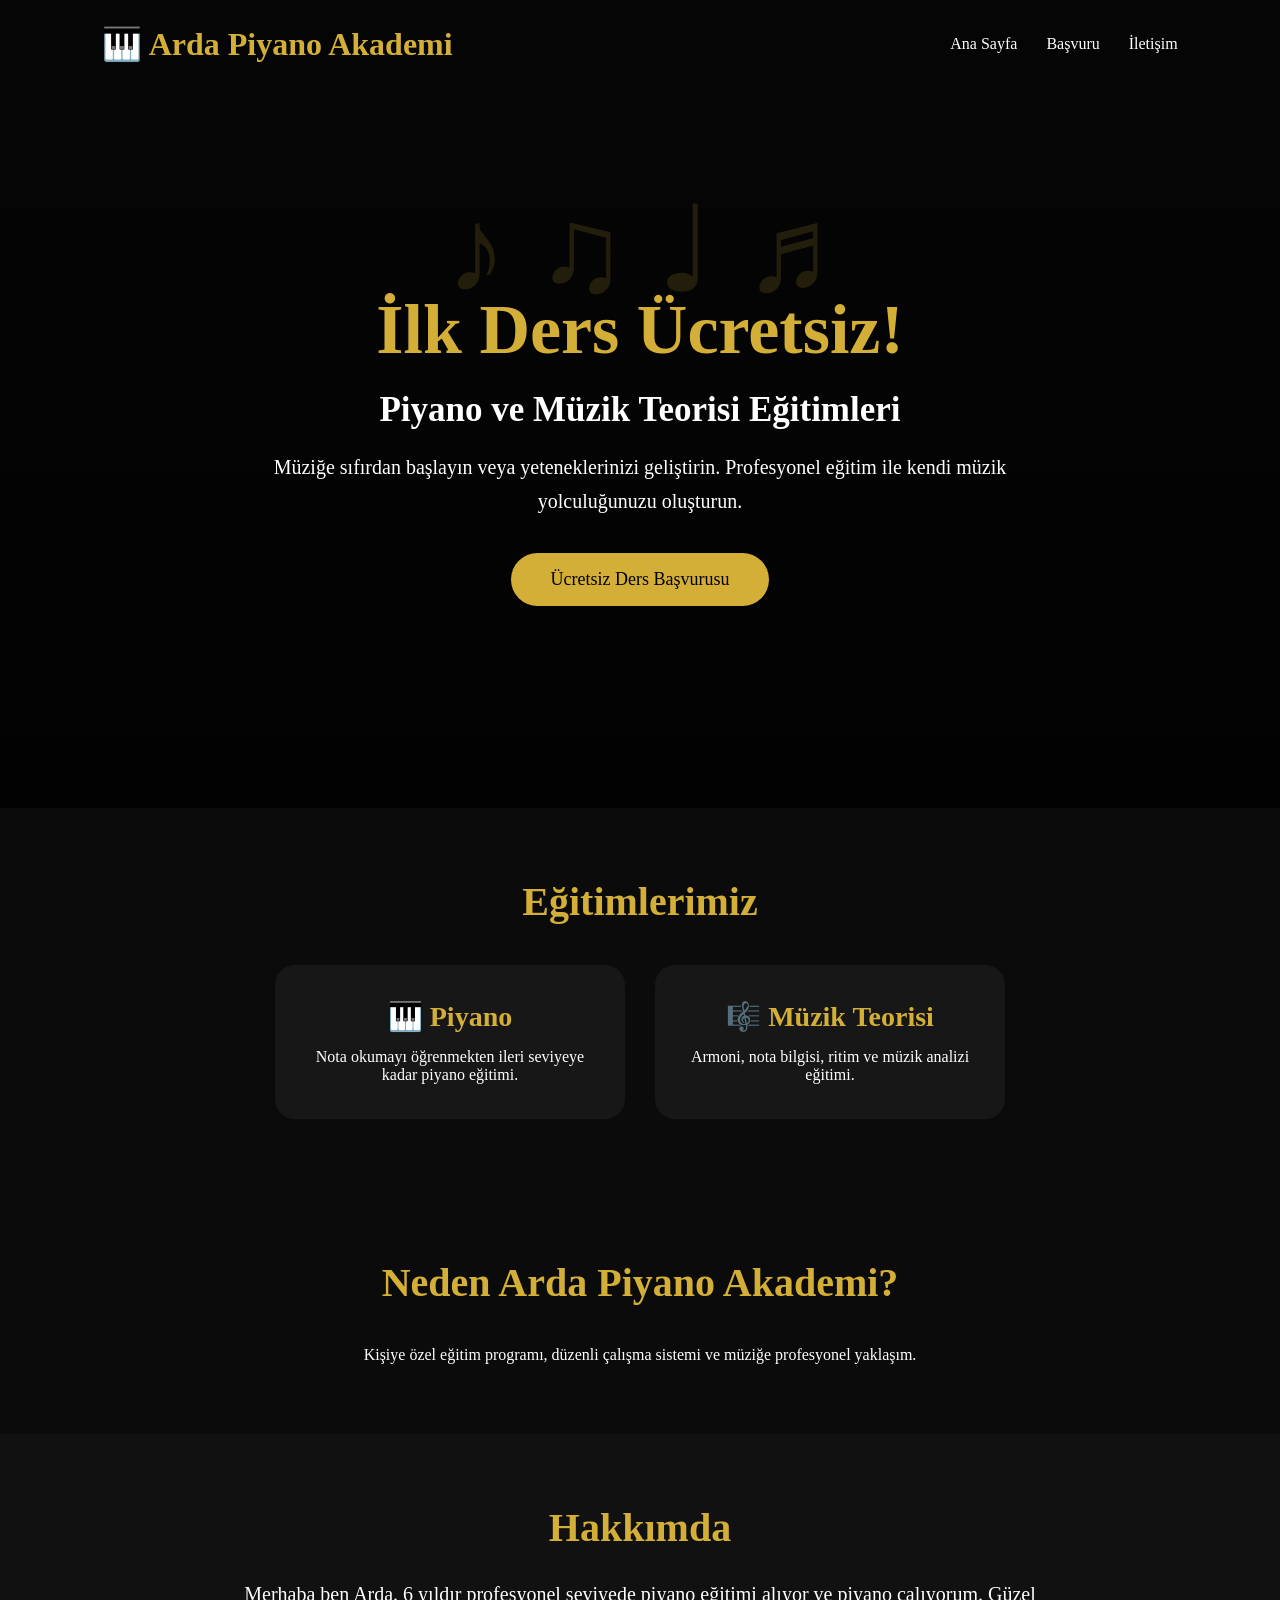
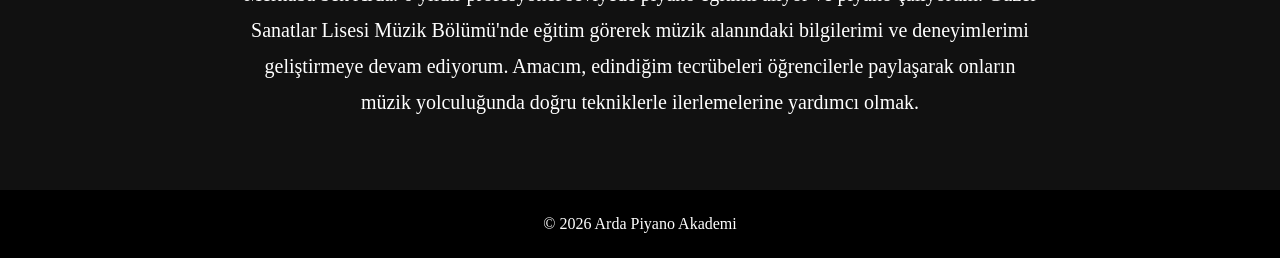
==== index.html @ 3a565780 "Add files via upload" ====
<!DOCTYPE html>
<html lang="tr">

<head>

<meta charset="UTF-8">
<meta name="viewport" content="width=device-width, initial-scale=1.0">
<title>Arda Piyano Akademi</title>
<link rel="stylesheet" href="style.css">

</head>


<body>


<header>

    <h1>🎹 Arda Piyano Akademi</h1>

    <nav>
        <a href="index.html">Ana Sayfa</a>
        <a href="kayit.html">Başvuru</a>
        <a href="iletisim.html">İletişim</a>
    </nav>

</header>



<section class="hero">


    <div class="hero-content">

        <h2>
            İlk Ders Ücretsiz!
        </h2>


        <h3>
            Piyano ve Müzik Teorisi Eğitimleri
        </h3>


        <p>
            Müziğe sıfırdan başlayın veya yeteneklerinizi geliştirin.
            Profesyonel eğitim ile kendi müzik yolculuğunuzu oluşturun.
        </p>


        <a href="kayit.html">
            Ücretsiz Ders Başvurusu
        </a>


    </div>


</section>




<section class="egitimler">


<h2>Eğitimlerimiz</h2>



<div class="kartlar">


<div class="kart">

<h3>🎹 Piyano</h3>

<p>
Nota okumayı öğrenmekten ileri seviyeye kadar piyano eğitimi.
</p>

</div>



<div class="kart">

<h3>🎼 Müzik Teorisi</h3>

<p>
Armoni, nota bilgisi, ritim ve müzik analizi eğitimi.
</p>

</div>



</div>


</section>




<section class="neden">


<h2>Neden Arda Piyano Akademi?</h2>


<p>
Kişiye özel eğitim programı,
düzenli çalışma sistemi ve müziğe profesyonel yaklaşım.
</p>


</section>
<section class="hakkimda">

<h2>Hakkımda</h2>

<p>
Merhaba ben Arda. 6 yıldır profesyonel seviyede piyano eğitimi alıyor ve piyano çalıyorum.
Güzel Sanatlar Lisesi Müzik Bölümü'nde eğitim görerek müzik alanındaki
bilgilerimi ve deneyimlerimi geliştirmeye devam ediyorum.

Amacım, edindiğim tecrübeleri öğrencilerle paylaşarak onların müzik
yolculuğunda doğru tekniklerle ilerlemelerine yardımcı olmak.
</p>

</section>



<footer>

<p>
© 2026 Arda Piyano Akademi
</p>

</footer>


</body>

</html>
---- style.css ----
*{
margin:0;
padding:0;
box-sizing:border-box;
font-family:Georgia, serif;
}


body{
background:#0b0b0b;
color:white;
}



header{

display:flex;
justify-content:space-between;
align-items:center;
padding:25px 8%;
background:#050505;

}



header h1{

color:#d4af37;

}



nav a{

color:white;
text-decoration:none;
margin-left:25px;

}



nav a:hover{

color:#d4af37;

}




.hero {

    height: 80vh;
    display: flex;
    align-items: center;
    justify-content: center;
    text-align: center;

    background-image:
    linear-gradient(
        rgba(0,0,0,0.55),
        rgba(0,0,0,0.80)
    ),
    url("https://images.unsplash.com/photo-1520523839897-bd0b52f945a0");

    background-size: cover;
    background-position: center;

}


.hero::before {

    content: "♪ ♫ ♩ ♬";
    position: absolute;

    font-size: 120px;
    color: rgba(212,175,55,0.15);

    top: 20%;
    left: 50%;

    transform: translateX(-50%);

}



.hero-content {

    position: relative;
    z-index: 1;
}




.hero-content{

max-width:800px;

}



.hero h2{

font-size:70px;
color:#d4af37;
margin-bottom:20px;

}



.hero h3{

font-size:35px;
margin-bottom:20px;

}



.hero p{

font-size:20px;
line-height:1.7;

}



.hero a{

display:inline-block;
margin-top:35px;
padding:16px 40px;
background:#d4af37;
color:black;
text-decoration:none;
border-radius:30px;
font-size:18px;

}



.egitimler,
.neden{

padding:70px 8%;
text-align:center;

}



.egitimler h2,
.neden h2{

color:#d4af37;
font-size:40px;
margin-bottom:40px;

}



.kartlar{

display:flex;
justify-content:center;
gap:30px;
flex-wrap:wrap;

}



.kart{

background:#171717;
padding:35px;
width:350px;
border-radius:20px;

}



.kart:hover{

transform:translateY(-10px);

}



.kart h3{

color:#d4af37;
font-size:28px;
margin-bottom:15px;

}



footer{

text-align:center;
padding:25px;
background:#000;

}



@media(max-width:768px){

header{

flex-direction:column;

}


.hero h2{

font-size:45px;

}


.kartlar{

flex-direction:column;
align-items:center;

}

}.hakkimda {

    padding:70px 10%;
    text-align:center;
    background:#111;

}


.hakkimda h2 {

    color:#d4af37;
    font-size:40px;
    margin-bottom:25px;

}


.hakkimda p {

    max-width:800px;
    margin:auto;
    font-size:20px;
    line-height:1.8;

}.basvuru {

    min-height:80vh;
    padding:80px 10%;
    text-align:center;

}


.basvuru h2 {

    color:#d4af37;
    font-size:45px;
    margin-bottom:20px;

}


.basvuru p {

    font-size:20px;
    margin-bottom:40px;

}



.basvuru form {

    max-width:700px;
    margin:auto;
    background:#171717;
    padding:40px;
    border-radius:20px;

}



.basvuru input,
.basvuru select,
.basvuru textarea {


    width:100%;
    padding:18px;
    margin:12px 0;

    background:#0b0b0b;
    color:white;

    border:1px solid #d4af37;
    border-radius:10px;

    font-size:17px;

}



.basvuru textarea {

    height:150px;
    resize:none;

}



.basvuru button {

    width:100%;
    padding:18px;

    font-size:20px;

}/* BAŞVURU SAYFASI TASARIMI */

.basvuru {

    min-height:90vh;
    padding:90px 10%;
    text-align:center;

    background:
    linear-gradient(
        135deg,
        #1b1035,
        #0b0b0b,
        #3b1d0b
    );

}


.basvuru h2 {

    color:#ffd700;
    font-size:50px;
    margin-bottom:20px;

}


.basvuru p {

    font-size:22px;
    color:#eee;
    margin-bottom:40px;

}



.basvuru form {

    max-width:750px;
    margin:auto;

    background:
    linear-gradient(
        145deg,
        #242424,
        #101010
    );

    padding:50px;

    border-radius:30px;

    box-shadow:
    0 0 35px rgba(255,215,0,0.25);

}



.basvuru input,
.basvuru select,
.basvuru textarea {

    width:100%;

    padding:20px;

    margin:15px 0;

    background:#181818;

    color:white;

    border:2px solid #d4af37;

    border-radius:15px;

    font-size:18px;

}



.basvuru textarea {

    height:170px;

    resize:none;

}



.basvuru button {

    width:100%;

    padding:20px;

    margin-top:15px;

    font-size:22px;

    font-weight:bold;

    background:
    linear-gradient(
        90deg,
        #d4af37,
        #ffea70
    );

    border:none;

    border-radius:30px;

    color:#111;

    cursor:pointer;

}



.basvuru button:hover {

    transform:scale(1.04);

}.basvuru {

min-height:90vh;

padding:80px 10%;

text-align:center;

background:
linear-gradient(
135deg,
#24104f,
#080808,
#4a2608
);

}



.basvuru h2 {

font-size:50px;

color:#ffd700;

margin-bottom:20px;

}



.basvuru p {

font-size:20px;

color:white;

margin-bottom:40px;

}



.basvuru form {

max-width:750px;

margin:auto;

padding:50px;

background:#171717;

border-radius:30px;

box-shadow:
0 0 40px rgba(255,215,0,0.3);

}



.basvuru input,
.basvuru select,
.basvuru textarea {


width:100%;

padding:20px;

margin:12px 0;

background:#0d0d0d;

color:white;

border:2px solid #d4af37;

border-radius:15px;

font-size:17px;

}



.basvuru textarea {

height:160px;

resize:none;

}



.basvuru button {

width:100%;

padding:20px;

margin-top:15px;

background:#d4af37;

color:black;

border:none;

border-radius:30px;

font-size:22px;

font-weight:bold;

cursor:pointer;

}



.basvuru button:hover {

transform:scale(1.05);

}



@media(max-width:700px){

.basvuru h2{

font-size:35px;

}


.basvuru form{

padding:25px;

}

}
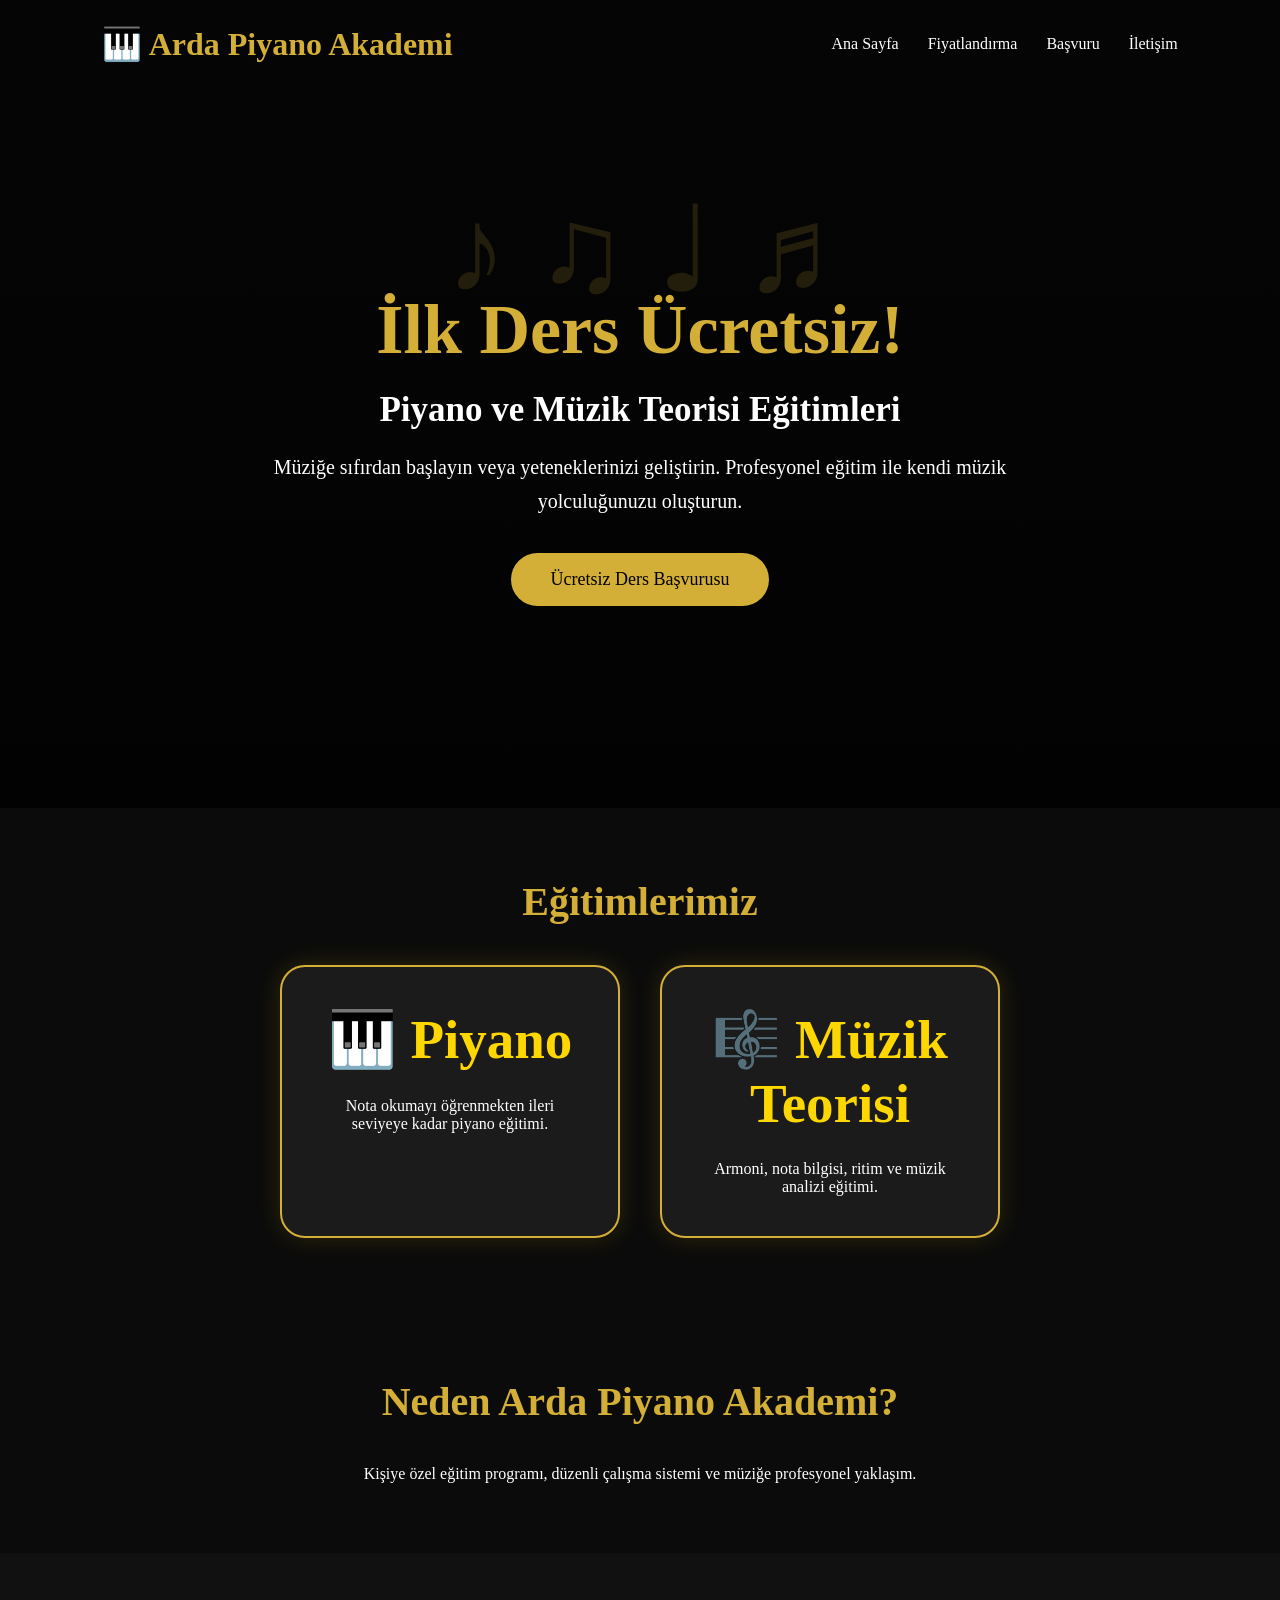
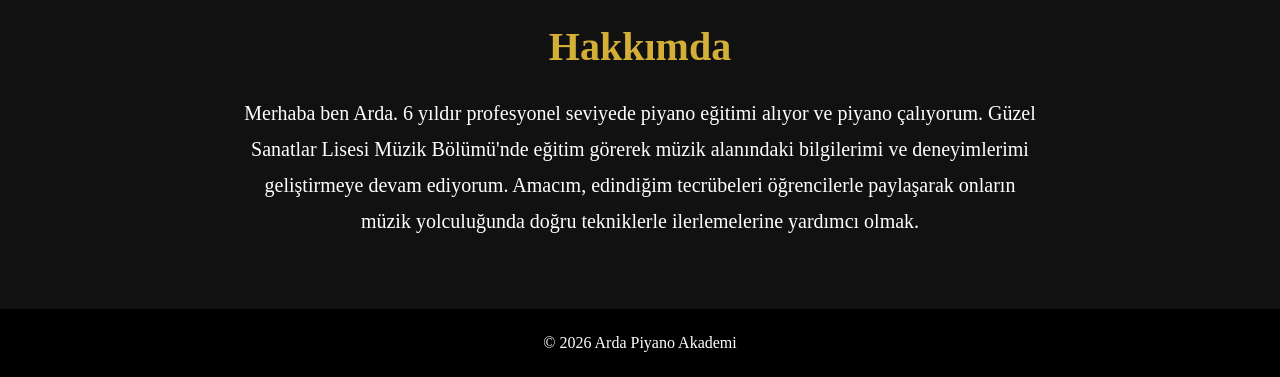
==== commit f1c68469: "Add files via upload" ====
--- a/index.html
+++ b/index.html
@@ -19,10 +19,11 @@
     <h1>🎹 Arda Piyano Akademi</h1>
 
     <nav>
-        <a href="index.html">Ana Sayfa</a>
-        <a href="kayit.html">Başvuru</a>
-        <a href="iletisim.html">İletişim</a>
-    </nav>
+    <a href="index.html">Ana Sayfa</a>
+    <a href="fiyatlandirma.html">Fiyatlandırma</a>
+    <a href="kayit.html">Başvuru</a>
+    <a href="iletisim.html">İletişim</a>
+</nav>
 
 </header>
 
--- a/style.css
+++ b/style.css
@@ -622,4 +622,218 @@
 
 }
 
+}/* ===========================
+   FİYATLANDIRMA SAYFASI
+=========================== */
+
+.fiyatSayfa{
+
+padding:100px 10%;
+
+min-height:100vh;
+
+background:linear-gradient(135deg,#0f172a,#111827,#000);
+
+text-align:center;
+
+}
+
+.fiyatSayfa h1{
+
+font-size:55px;
+
+color:#FFD700;
+
+margin-bottom:15px;
+
+}
+
+.aciklama{
+
+font-size:22px;
+
+color:#ddd;
+
+margin-bottom:60px;
+
+}
+
+.kartlar{
+
+display:flex;
+
+justify-content:center;
+
+gap:40px;
+
+flex-wrap:wrap;
+
+}
+
+.kart{
+
+width:340px;
+
+background:#1b1b1b;
+
+border:2px solid #d4af37;
+
+border-radius:25px;
+
+padding:40px;
+
+transition:.4s;
+
+box-shadow:0 0 25px rgba(255,215,0,.15);
+
+}
+
+.kart:hover{
+
+transform:translateY(-12px);
+
+box-shadow:0 0 40px rgba(255,215,0,.35);
+
+}
+
+.kart h2{
+
+font-size:30px;
+
+color:white;
+
+margin-bottom:20px;
+
+}
+
+.kart h3{
+
+font-size:55px;
+
+color:#FFD700;
+
+margin-bottom:25px;
+
+}
+
+.kart ul{
+
+list-style:none;
+
+padding:0;
+
+margin-bottom:35px;
+
+}
+
+.kart ul li{
+
+padding:10px;
+
+font-size:18px;
+
+color:#eee;
+
+}
+
+.buton{
+
+display:inline-block;
+
+padding:15px 45px;
+
+background:#FFD700;
+
+color:black;
+
+font-size:20px;
+
+font-weight:bold;
+
+text-decoration:none;
+
+border-radius:35px;
+
+transition:.3s;
+
+}
+
+.buton:hover{
+
+background:white;
+
+transform:scale(1.05);
+
+}
+
+.populer{
+
+border:3px solid gold;
+
+position:relative;
+
+}
+
+.etiket{
+
+position:absolute;
+
+top:-18px;
+
+left:50%;
+
+transform:translateX(-50%);
+
+background:gold;
+
+color:black;
+
+padding:8px 18px;
+
+border-radius:30px;
+
+font-weight:bold;
+
+font-size:14px;
+
+}
+
+.ucretsiz{
+
+margin-top:70px;
+
+font-size:28px;
+
+font-weight:bold;
+
+color:#6CFF5B;
+
+background:#111;
+
+padding:25px;
+
+border-radius:20px;
+
+display:inline-block;
+
+box-shadow:0 0 25px rgba(108,255,91,.25);
+
+}
+
+@media(max-width:900px){
+
+.kartlar{
+
+flex-direction:column;
+
+align-items:center;
+
+}
+
+.fiyatSayfa h1{
+
+font-size:40px;
+
+}
+
 }
